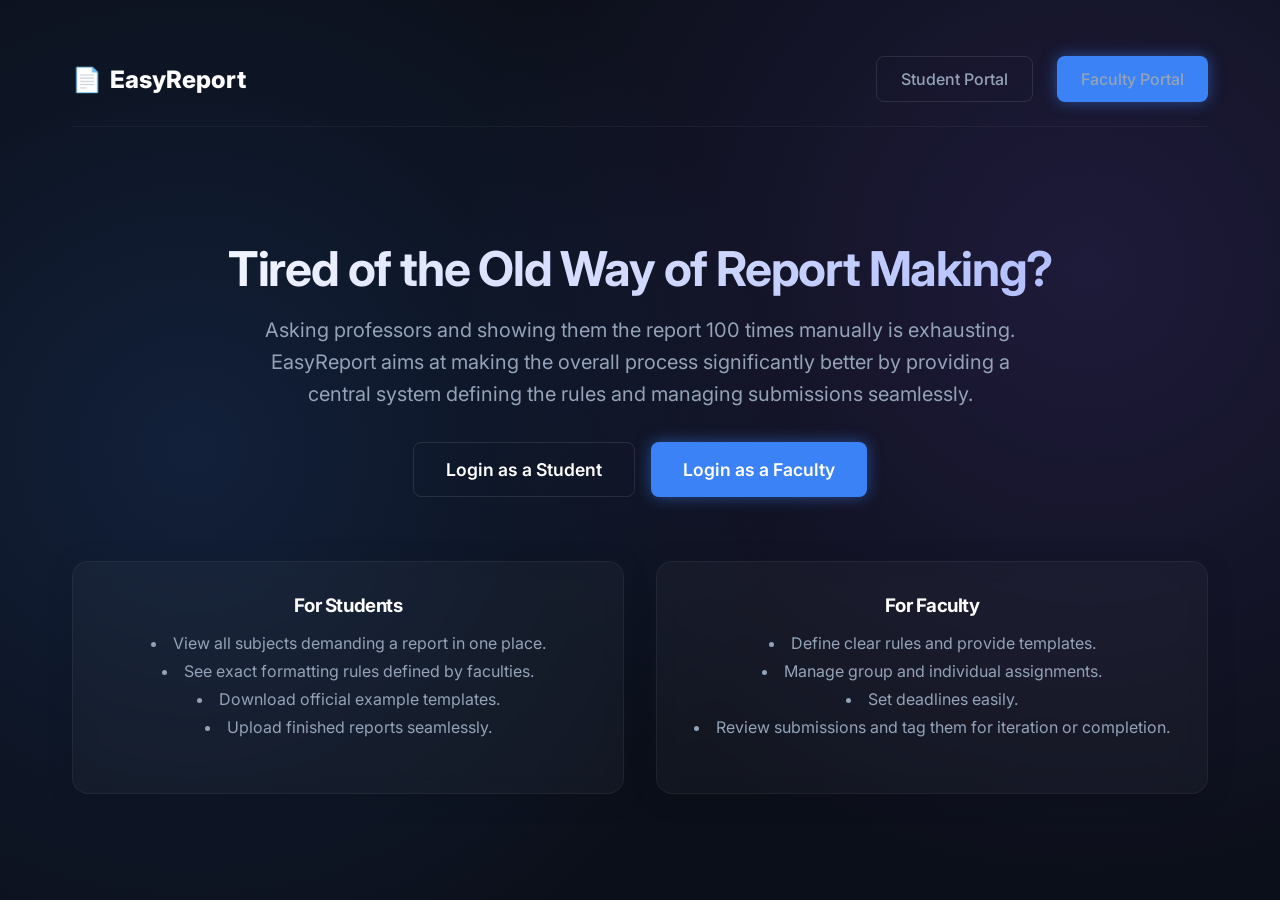
==== index.html @ f5231fb6 "Initial MVP" ====
<!DOCTYPE html>
<html lang="en">
<head>
    <meta charset="UTF-8">
    <meta name="viewport" content="width=device-width, initial-scale=1.0">
    <title>EasyReport | Modernize College Reports</title>
    <meta name="description" content="Centralize and streamline your college report workflows.">
    <link href="https://fonts.googleapis.com/css2?family=Inter:wght@400;500;600;700;800&display=swap" rel="stylesheet">
    <link rel="stylesheet" href="css/style.css">
</head>
<body>
    <div class="container">
        <nav>
            <a href="index.html" class="logo">
                <span class="logo-icon">📄</span> EasyReport
            </a>
            <div class="nav-links">
                <a href="student.html" class="btn btn-outline">Student Portal</a>
                <a href="faculty.html" class="btn btn-primary">Faculty Portal</a>
            </div>
        </nav>

        <main class="hero animate-fade-in">
            <h1>Tired of the Old Way of Report Making?</h1>
            <p>Asking professors and showing them the report 100 times manually is exhausting. EasyReport aims at making the overall process significantly better by providing a central system defining the rules and managing submissions seamlessly.</p>
            
            <div style="display: flex; gap: 1rem; justify-content: center; margin-top: 2rem;">
                <a href="student.html" class="btn btn-outline" style="padding: 1rem 2rem; font-size: 1.1rem;">Login as a  Student</a>
                <a href="faculty.html" class="btn btn-primary" style="padding: 1rem 2rem; font-size: 1.1rem;">Login as a Faculty</a>
            </div>

            <div class="features grid-2 text-left">
                <div class="glass-panel">
                    <h3>For Students</h3>
                    <ul class="rules-list mt-4">
                        <li>View all subjects demanding a report in one place.</li>
                        <li>See exact formatting rules defined by faculties.</li>
                        <li>Download official example templates.</li>
                        <li>Upload finished reports seamlessly.</li>
                    </ul>
                </div>
                <div class="glass-panel">
                    <h3>For Faculty</h3>
                    <ul class="rules-list mt-4">
                        <li>Define clear rules and provide templates.</li>
                        <li>Manage group and individual assignments.</li>
                        <li>Set deadlines easily.</li>
                        <li>Review submissions and tag them for iteration or completion.</li>
                    </ul>
                </div>
            </div>
        </main>
    </div>
</body>
</html>
---- css/style.css ----
:root {
    --bg-main: #0b0f19;
    --bg-card: rgba(255, 255, 255, 0.03);
    --bg-card-hover: rgba(255, 255, 255, 0.05);
    --text-primary: #ffffff;
    --text-secondary: #94a3b8;
    --accent-primary: #3b82f6;
    --accent-glow: rgba(59, 130, 246, 0.5);
    --accent-success: #10b981;
    --accent-warning: #f59e0b;
    --accent-danger: #ef4444;
    --border-color: rgba(255, 255, 255, 0.1);
    --glass-border: 1px solid rgba(255, 255, 255, 0.05);
    --glass-shadow: 0 4px 30px rgba(0, 0, 0, 0.1);
    --glass-blur: blur(10px);
}

* {
    margin: 0;
    padding: 0;
    box-sizing: border-box;
    font-family: 'Inter', 'Segoe UI', Tahoma, Geneva, Verdana, sans-serif;
}

body {
    background-color: var(--bg-main);
    color: var(--text-primary);
    min-height: 100vh;
    overflow-x: hidden;
    position: relative;
    background-image: 
        radial-gradient(circle at 15% 50%, rgba(59, 130, 246, 0.15) 0%, transparent 50%),
        radial-gradient(circle at 85% 30%, rgba(139, 92, 246, 0.15) 0%, transparent 50%);
}

.container {
    max-width: 1200px;
    margin: 0 auto;
    padding: 2rem;
}

/* Glassmorphism Classes */
.glass-panel {
    background: var(--bg-card);
    backdrop-filter: var(--glass-blur);
    -webkit-backdrop-filter: var(--glass-blur);
    border: var(--glass-border);
    box-shadow: var(--glass-shadow);
    border-radius: 16px;
    padding: 2rem;
    transition: transform 0.3s ease, box-shadow 0.3s ease;
}

.glass-panel:hover {
    transform: translateY(-2px);
    box-shadow: 0 8px 40px rgba(0, 0, 0, 0.2);
}

/* Typography */
h1, h2, h3 {
    margin-bottom: 1rem;
    font-weight: 700;
    letter-spacing: -0.025em;
}

h1 {
    font-size: 3rem;
    background: linear-gradient(135deg, #fff 0%, #a5b4fc 100%);
    -webkit-background-clip: text;
    -webkit-text-fill-color: transparent;
}

p {
    color: var(--text-secondary);
    line-height: 1.6;
    margin-bottom: 1.5rem;
}

/* Navbar */
nav {
    display: flex;
    justify-content: space-between;
    align-items: center;
    padding: 1.5rem 0;
    border-bottom: var(--glass-border);
    margin-bottom: 3rem;
}

.logo {
    font-size: 1.5rem;
    font-weight: 800;
    color: var(--text-primary);
    text-decoration: none;
    display: flex;
    align-items: center;
    gap: 0.5rem;
}

.logo-icon {
    color: var(--accent-primary);
}

.nav-links {
    display: flex;
    gap: 1.5rem;
}

.nav-links a {
    color: var(--text-secondary);
    text-decoration: none;
    font-weight: 500;
    transition: color 0.2s ease;
}

.nav-links a:hover, .nav-links a.active {
    color: var(--text-primary);
}

/* Buttons */
.btn {
    display: inline-flex;
    align-items: center;
    justify-content: center;
    gap: 0.5rem;
    padding: 0.75rem 1.5rem;
    border-radius: 8px;
    font-weight: 600;
    cursor: pointer;
    transition: all 0.2s ease;
    border: none;
    text-decoration: none;
    font-size: 1rem;
}

.btn-primary {
    background: var(--accent-primary);
    color: white;
    box-shadow: 0 0 15px var(--accent-glow);
}

.btn-primary:hover {
    background: #2563eb;
    box-shadow: 0 0 25px var(--accent-glow);
    transform: scale(1.02);
}

.btn-outline {
    background: transparent;
    color: var(--text-primary);
    border: 1px solid var(--border-color);
}

.btn-outline:hover {
    background: rgba(255, 255, 255, 0.05);
}

.btn-success { background: var(--accent-success); color: white; }
.btn-warning { background: var(--accent-warning); color: white; }

/* Forms */
.form-group {
    margin-bottom: 1.5rem;
}

label {
    display: block;
    margin-bottom: 0.5rem;
    color: var(--text-primary);
    font-weight: 500;
}

input[type="text"],
input[type="number"],
input[type="date"],
input[type="file"],
textarea,
select {
    width: 100%;
    padding: 0.75rem 1rem;
    background: rgba(0, 0, 0, 0.2);
    border: 1px solid var(--border-color);
    border-radius: 8px;
    color: var(--text-primary);
    font-size: 1rem;
    transition: border-color 0.2s ease, box-shadow 0.2s ease;
}

input:focus, textarea:focus, select:focus {
    outline: none;
    border-color: var(--accent-primary);
    box-shadow: 0 0 0 3px rgba(59, 130, 246, 0.2);
}

textarea {
    resize: vertical;
    min-height: 100px;
}

.checkbox-group {
    display: flex;
    align-items: center;
    gap: 0.5rem;
}

.checkbox-group input {
    width: auto;
}

/* Grid Layouts */
.grid-2 {
    display: grid;
    grid-template-columns: repeat(auto-fit, minmax(300px, 1fr));
    gap: 2rem;
}

/* Badges */
.badge {
    padding: 0.25rem 0.75rem;
    border-radius: 9999px;
    font-size: 0.875rem;
    font-weight: 600;
}

.badge-info { background: rgba(59, 130, 246, 0.2); color: #60a5fa; border: 1px solid rgba(59, 130, 246, 0.3); }
.badge-success { background: rgba(16, 185, 129, 0.2); color: #34d399; border: 1px solid rgba(16, 185, 129, 0.3); }
.badge-warning { background: rgba(245, 158, 11, 0.2); color: #fbbf24; border: 1px solid rgba(245, 158, 11, 0.3); }

/* specific components */
.hero {
    text-align: center;
    padding: 4rem 0;
}

.hero p {
    font-size: 1.25rem;
    max-width: 800px;
    margin: 0 auto 2rem;
}

.features {
    margin-top: 4rem;
}

.card {
    display: flex;
    flex-direction: column;
    height: 100%;
}

.card-header {
    border-bottom: 1px solid var(--border-color);
    padding-bottom: 1rem;
    margin-bottom: 1rem;
    display: flex;
    justify-content: space-between;
    align-items: center;
}

.card-body {
    flex-grow: 1;
}

.card-footer {
    margin-top: 1.5rem;
    padding-top: 1rem;
    border-top: 1px solid var(--border-color);
    display: flex;
    justify-content: flex-end;
    gap: 1rem;
}

.rules-list {
    list-style-position: inside;
    color: var(--text-secondary);
    margin-bottom: 1.5rem;
}

.rules-list li {
    margin-bottom: 0.5rem;
}

/* Utility */
.text-center { text-align: center; }
.mt-2 { margin-top: 0.5rem; }
.mt-4 { margin-top: 1rem; }
.mb-2 { margin-bottom: 0.5rem; }
.mb-4 { margin-bottom: 1rem; }
.hidden { display: none !important; }

/* Animations */
@keyframes fadeIn {
    from { opacity: 0; transform: translateY(10px); }
    to { opacity: 1; transform: translateY(0); }
}

.animate-fade-in {
    animation: fadeIn 0.5s ease forwards;
}

/* Modal */
.modal-overlay {
    position: fixed;
    top: 0;
    left: 0;
    right: 0;
    bottom: 0;
    background: rgba(0, 0, 0, 0.7);
    backdrop-filter: blur(5px);
    display: flex;
    justify-content: center;
    align-items: center;
    z-index: 1000;
}

.modal {
    background: var(--bg-main);
    border: var(--glass-border);
    box-shadow: var(--glass-shadow);
    border-radius: 16px;
    width: 100%;
    max-width: 500px;
    padding: 2rem;
}

.modal-header {
    display: flex;
    justify-content: space-between;
    align-items: center;
    margin-bottom: 1.5rem;
}

.close-btn {
    background: none;
    border: none;
    color: var(--text-secondary);
    font-size: 1.5rem;
    cursor: pointer;
}

.close-btn:hover {
    color: var(--text-primary);
}
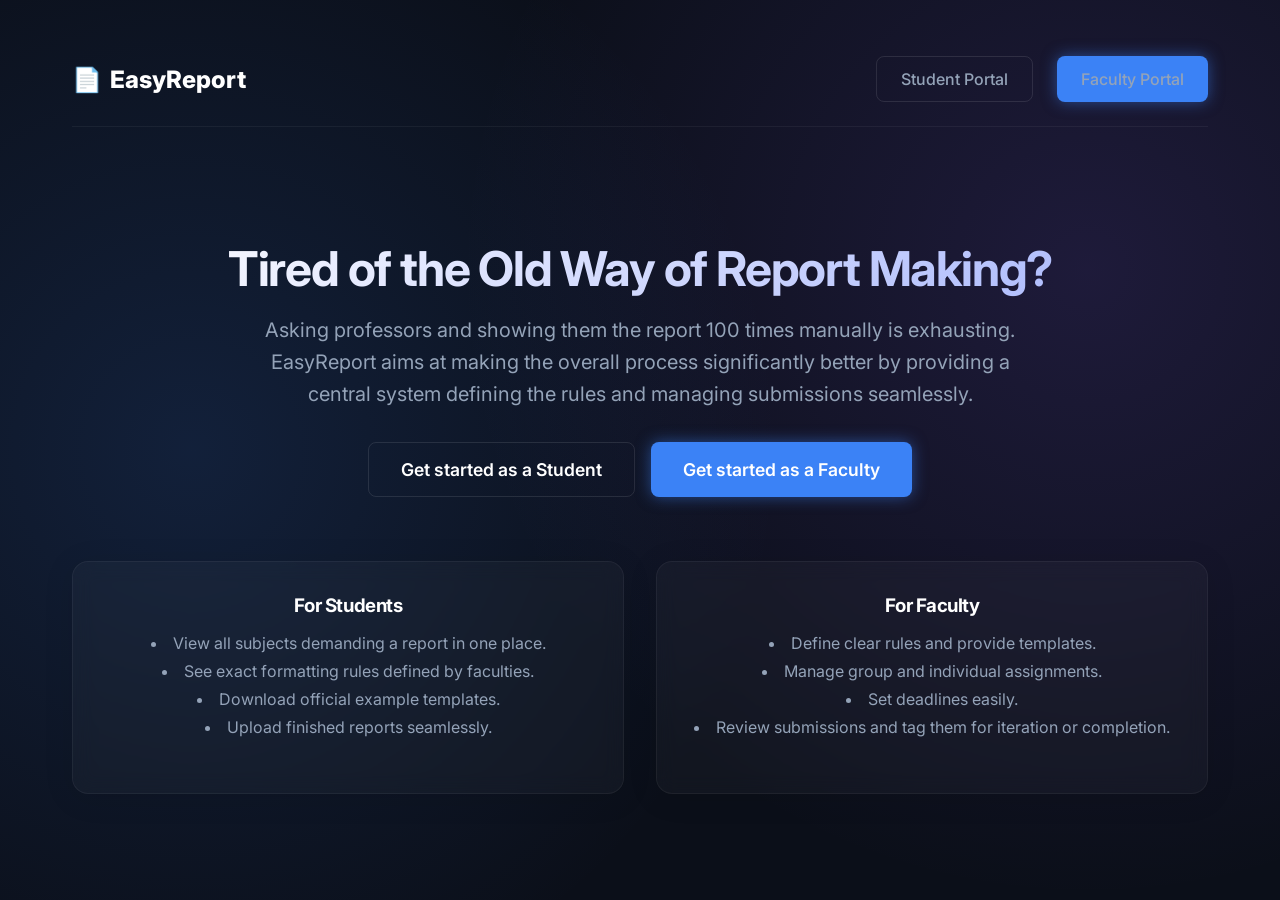
==== commit 325279b8: "changed the text of landing page buttons" ====
--- a/index.html
+++ b/index.html
@@ -25,8 +25,8 @@
             <p>Asking professors and showing them the report 100 times manually is exhausting. EasyReport aims at making the overall process significantly better by providing a central system defining the rules and managing submissions seamlessly.</p>
             
             <div style="display: flex; gap: 1rem; justify-content: center; margin-top: 2rem;">
-                <a href="student.html" class="btn btn-outline" style="padding: 1rem 2rem; font-size: 1.1rem;">Login as a  Student</a>
-                <a href="faculty.html" class="btn btn-primary" style="padding: 1rem 2rem; font-size: 1.1rem;">Login as a Faculty</a>
+                <a href="student.html" class="btn btn-outline" style="padding: 1rem 2rem; font-size: 1.1rem;">Get started as a Student</a>
+                <a href="faculty.html" class="btn btn-primary" style="padding: 1rem 2rem; font-size: 1.1rem;">Get started as a Faculty</a>
             </div>
 
             <div class="features grid-2 text-left">
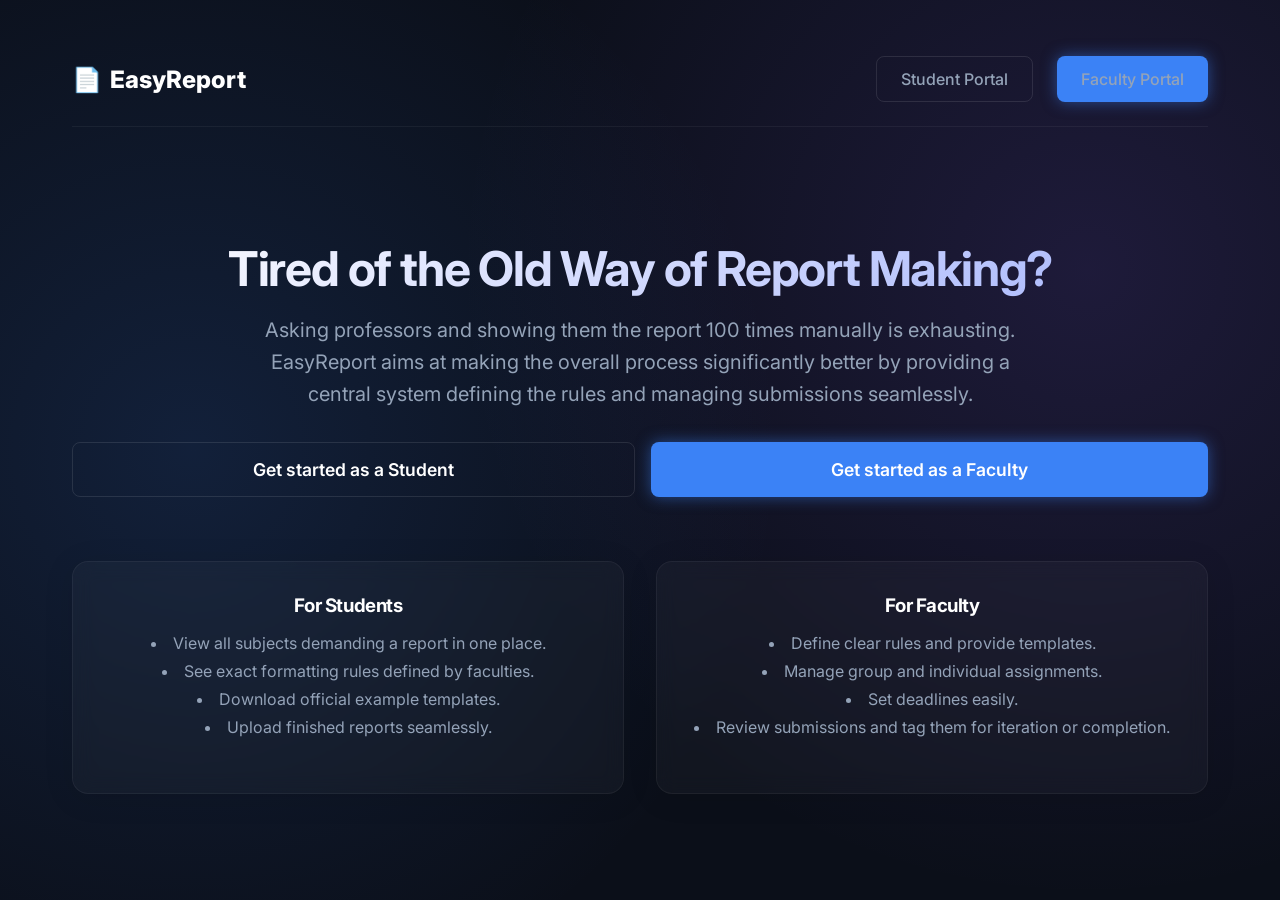
==== commit cb9b4bbf: "Added a file support type feature and modifed UI" ====
--- a/index.html
+++ b/index.html
@@ -24,9 +24,9 @@
             <h1>Tired of the Old Way of Report Making?</h1>
             <p>Asking professors and showing them the report 100 times manually is exhausting. EasyReport aims at making the overall process significantly better by providing a central system defining the rules and managing submissions seamlessly.</p>
             
-            <div style="display: flex; gap: 1rem; justify-content: center; margin-top: 2rem;">
-                <a href="student.html" class="btn btn-outline" style="padding: 1rem 2rem; font-size: 1.1rem;">Get started as a Student</a>
-                <a href="faculty.html" class="btn btn-primary" style="padding: 1rem 2rem; font-size: 1.1rem;">Get started as a Faculty</a>
+            <div style="display: flex; flex-wrap: wrap; gap: 1rem; justify-content: center; margin-top: 2rem;">
+                <a href="student.html" class="btn btn-outline" style="padding: 1rem 2rem; font-size: 1.1rem; text-align: center; flex: 1 1 auto; max-width: 100%;">Get started as a Student</a>
+                <a href="faculty.html" class="btn btn-primary" style="padding: 1rem 2rem; font-size: 1.1rem; text-align: center; flex: 1 1 auto; max-width: 100%;">Get started as a Faculty</a>
             </div>
 
             <div class="features grid-2 text-left">
--- a/css/style.css
+++ b/css/style.css
@@ -76,11 +76,23 @@
     margin-bottom: 1.5rem;
 }
 
+/* Page Header */
+.page-header {
+    display: flex;
+    flex-wrap: wrap;
+    justify-content: space-between;
+    align-items: center;
+    gap: 1rem;
+    margin-bottom: 2rem;
+}
+
 /* Navbar */
 nav {
     display: flex;
+    flex-wrap: wrap;
     justify-content: space-between;
     align-items: center;
+    gap: 1rem;
     padding: 1.5rem 0;
     border-bottom: var(--glass-border);
     margin-bottom: 3rem;
@@ -102,6 +114,7 @@
 
 .nav-links {
     display: flex;
+    flex-wrap: wrap;
     gap: 1.5rem;
 }
 
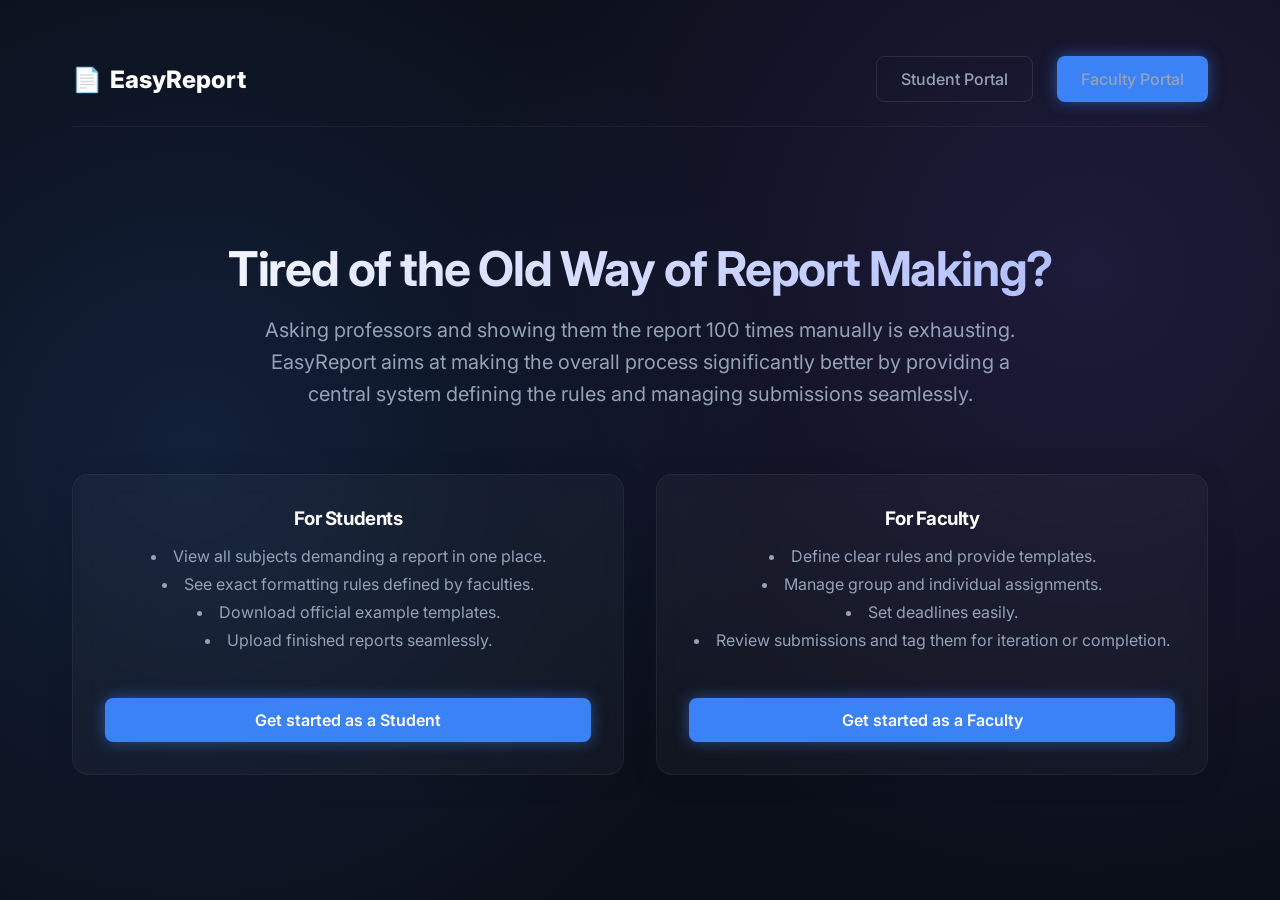
==== commit cddc0395: "some UI changes in landing page" ====
--- a/index.html
+++ b/index.html
@@ -24,10 +24,7 @@
             <h1>Tired of the Old Way of Report Making?</h1>
             <p>Asking professors and showing them the report 100 times manually is exhausting. EasyReport aims at making the overall process significantly better by providing a central system defining the rules and managing submissions seamlessly.</p>
             
-            <div style="display: flex; flex-wrap: wrap; gap: 1rem; justify-content: center; margin-top: 2rem;">
-                <a href="student.html" class="btn btn-outline" style="padding: 1rem 2rem; font-size: 1.1rem; text-align: center; flex: 1 1 auto; max-width: 100%;">Get started as a Student</a>
-                <a href="faculty.html" class="btn btn-primary" style="padding: 1rem 2rem; font-size: 1.1rem; text-align: center; flex: 1 1 auto; max-width: 100%;">Get started as a Faculty</a>
-            </div>
+
 
             <div class="features grid-2 text-left">
                 <div class="glass-panel">
@@ -38,6 +35,9 @@
                         <li>Download official example templates.</li>
                         <li>Upload finished reports seamlessly.</li>
                     </ul>
+                    <div style="margin-top: auto; padding-top: 1.5rem;">
+                        <a href="student.html" class="btn btn-primary" style="width: 100%;">Get started as a Student</a>
+                    </div>
                 </div>
                 <div class="glass-panel">
                     <h3>For Faculty</h3>
@@ -47,6 +47,9 @@
                         <li>Set deadlines easily.</li>
                         <li>Review submissions and tag them for iteration or completion.</li>
                     </ul>
+                    <div style="margin-top: auto; padding-top: 1.5rem;">
+                        <a href="faculty.html" class="btn btn-primary" style="width: 100%;">Get started as a Faculty</a>
+                    </div>
                 </div>
             </div>
         </main>
--- a/css/style.css
+++ b/css/style.css
@@ -157,6 +157,17 @@
     transform: scale(1.02);
 }
 
+@media (max-width: 480px) {
+    .btn {
+        padding: 0.5rem 0.75rem;
+        font-size: 0.875rem;
+    }
+    
+    .nav-links {
+        gap: 0.5rem;
+    }
+}
+
 .btn-outline {
     background: transparent;
     color: var(--text-primary);
